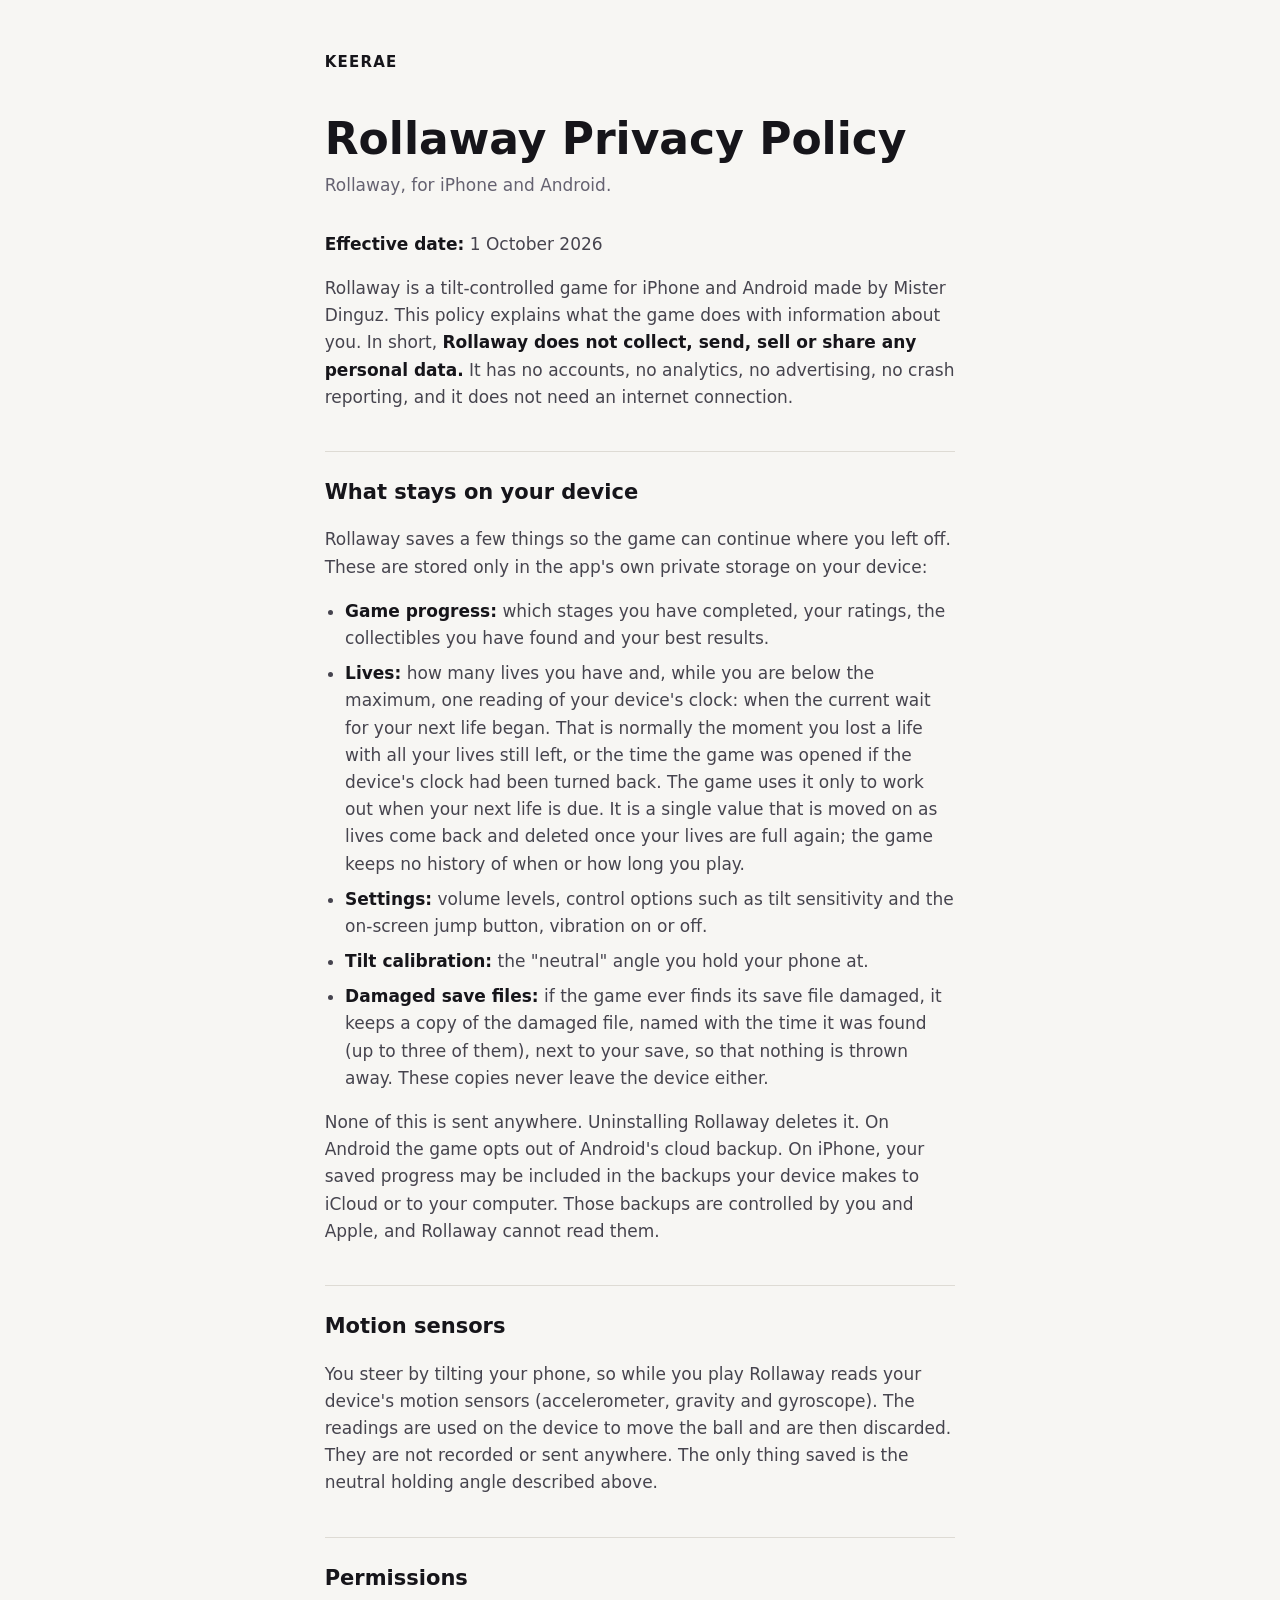
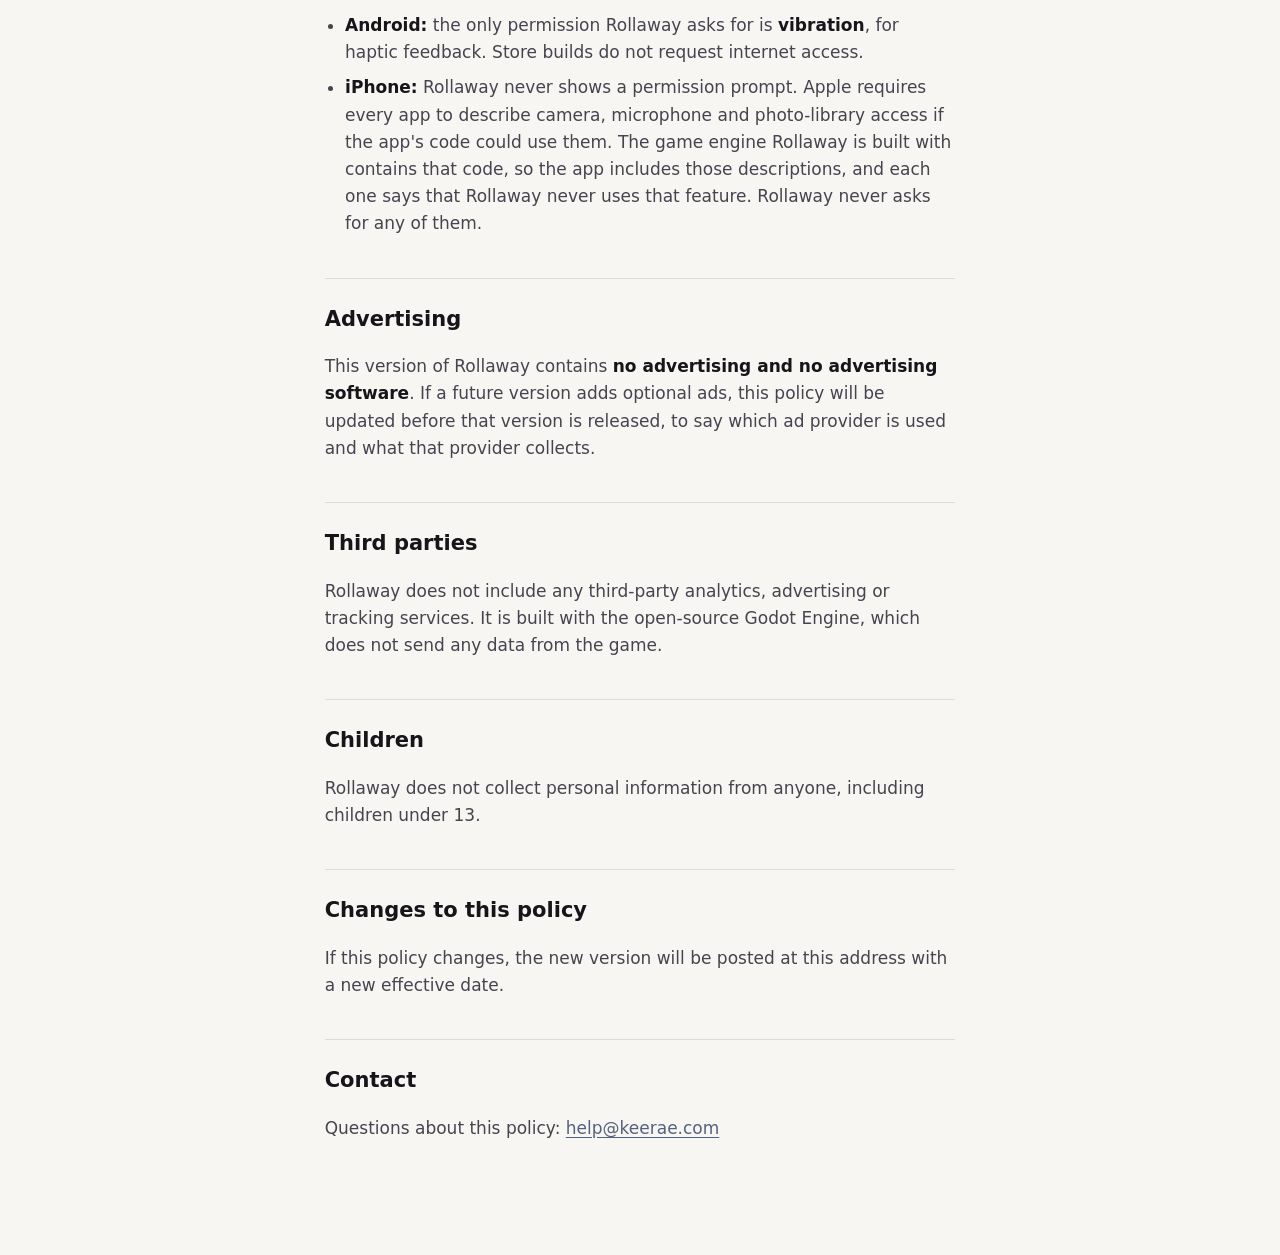
==== rollaway/privacy/index.html @ 9a1b2d11 "Publish keerae.com Co-Authored-By: Claude Opus 5.5 <noreply@anthropic.com> Claude-Session: https://c" ====
<!doctype html>
<html lang="en">
<head>
  <meta charset="utf-8">
  <script>
    (function () {
      try {
        var t = localStorage.getItem('keerae-theme');
        if (t === 'light' || t === 'dark') document.documentElement.setAttribute('data-theme', t);
      } catch (e) {}
    })();
  </script>
  <meta name="viewport" content="width=device-width, initial-scale=1">
  <title>Rollaway privacy policy. KEERAE</title>
  <meta name="description" content="Rollaway does not collect, send, sell or share any personal data.">
  <link rel="canonical" href="https://keerae.com/rollaway/privacy/">
  <meta name="robots" content="index, follow">
  <meta name="theme-color" content="#F7F6F3" media="(prefers-color-scheme: light)">
  <meta name="theme-color" content="#131217" media="(prefers-color-scheme: dark)">
  <link rel="icon" href="data:image/svg+xml,%3Csvg xmlns='http://www.w3.org/2000/svg' viewBox='0 0 32 32'%3E%3Crect width='32' height='32' rx='7' fill='%2316151A'/%3E%3Cpath d='M10 8v16M22 8l-9.5 8L22 24' stroke='%23F7F6F3' stroke-width='2.6' stroke-linecap='square' fill='none'/%3E%3C/svg%3E">
  <style>
    @font-face {
      font-family: 'Space Grotesk';
      font-style: normal;
      font-weight: 400 700;
      font-display: swap;
      src: url('../../fonts/space-grotesk-latin.woff2') format('woff2');
    }
    :root {
      color-scheme: light;
      --paper: #F7F6F3; --paper-2: #EFEDE7;
      --ink: #16151A; --ink-2: #46444E; --ink-3: #656271;
      --rule: #DEDBD4;
      --sans: 'Space Grotesk', ui-sans-serif, system-ui, 'Segoe UI', sans-serif;
      --acc-ink: #55627E;
    }
    @media (prefers-color-scheme: dark) {
      :root:not([data-theme="light"]) {
        color-scheme: dark;
        --paper: #131217; --paper-2: #1B1A21;
        --ink: #F2F0EC; --ink-2: #B6B2BE; --ink-3: #8A8694;
        --rule: #2C2A33; --acc-ink: #A9B5D0;
      }
    }
    :root[data-theme="dark"] {
      color-scheme: dark;
      --paper: #131217; --paper-2: #1B1A21;
      --ink: #F2F0EC; --ink-2: #B6B2BE; --ink-3: #8A8694;
      --rule: #2C2A33; --acc-ink: #A9B5D0;
    }
    * { box-sizing: border-box; }
    body {
      margin: 0; background: var(--paper); color: var(--ink-2);
      font: 400 17px/1.6 var(--sans);
      -webkit-text-size-adjust: 100%;
    }
    main { max-width: 62ch; margin: 0 auto; padding: 48px 20px 96px; }
    .home { font-weight: 700; letter-spacing: .08em; color: var(--ink); text-decoration: none; font-size: 15px; }
    .home:hover { text-decoration: underline; }
    h1 { color: var(--ink); font-size: clamp(30px, 6vw, 44px); line-height: 1.1; margin: 40px 0 8px; font-weight: 700; }
    .lede { color: var(--ink-3); margin: 0 0 32px; }
    h2 { color: var(--ink); font-size: 21px; margin: 40px 0 8px; padding-top: 24px; border-top: 1px solid var(--rule); }
    strong { color: var(--ink); }
    a { color: var(--acc-ink); text-underline-offset: 3px; }
    ul { padding-left: 1.2em; }
    li { margin: 8px 0; }
    code { font-size: .92em; background: var(--paper-2); padding: 1px 5px; border-radius: 4px; }
  </style>
</head>
<body>
  <main>
    <a class="home" href="/">KEERAE</a>
    <h1>Rollaway Privacy Policy</h1>
    <p class="lede">Rollaway, for iPhone and Android.</p>
<p><strong>Effective date:</strong> 1 October 2026</p>
<p>Rollaway is a tilt-controlled game for iPhone and Android made by Mister Dinguz. This policy explains what the game does with information about you. In short, <strong>Rollaway does not collect, send, sell or share any personal data.</strong> It has no accounts, no analytics, no advertising, no crash reporting, and it does not need an internet connection.</p>
<h2>What stays on your device</h2>
<p>Rollaway saves a few things so the game can continue where you left off. These are stored only in the app's own private storage on your device:</p>
<ul>
  <li><strong>Game progress:</strong> which stages you have completed, your ratings, the collectibles you have found and your best results.</li>
  <li><strong>Lives:</strong> how many lives you have and, while you are below the maximum, one reading of your device's clock: when the current wait for your next life began. That is normally the moment you lost a life with all your lives still left, or the time the game was opened if the device's clock had been turned back. The game uses it only to work out when your next life is due. It is a single value that is moved on as lives come back and deleted once your lives are full again; the game keeps no history of when or how long you play.</li>
  <li><strong>Settings:</strong> volume levels, control options such as tilt sensitivity and the on-screen jump button, vibration on or off.</li>
  <li><strong>Tilt calibration:</strong> the "neutral" angle you hold your phone at.</li>
  <li><strong>Damaged save files:</strong> if the game ever finds its save file damaged, it keeps a copy of the damaged file, named with the time it was found (up to three of them), next to your save, so that nothing is thrown away. These copies never leave the device either.</li>
</ul>
<p>None of this is sent anywhere. Uninstalling Rollaway deletes it. On Android the game opts out of Android's cloud backup. On iPhone, your saved progress may be included in the backups your device makes to iCloud or to your computer. Those backups are controlled by you and Apple, and Rollaway cannot read them.</p>
<h2>Motion sensors</h2>
<p>You steer by tilting your phone, so while you play Rollaway reads your device's motion sensors (accelerometer, gravity and gyroscope). The readings are used on the device to move the ball and are then discarded. They are not recorded or sent anywhere. The only thing saved is the neutral holding angle described above.</p>
<h2>Permissions</h2>
<ul>
  <li><strong>Android:</strong> the only permission Rollaway asks for is <strong>vibration</strong>, for haptic feedback. Store builds do not request internet access.</li>
  <li><strong>iPhone:</strong> Rollaway never shows a permission prompt. Apple requires every app to describe camera, microphone and photo-library access if the app's code could use them. The game engine Rollaway is built with contains that code, so the app includes those descriptions, and each one says that Rollaway never uses that feature. Rollaway never asks for any of them.</li>
</ul>
<h2>Advertising</h2>
<p>This version of Rollaway contains <strong>no advertising and no advertising software</strong>. If a future version adds optional ads, this policy will be updated before that version is released, to say which ad provider is used and what that provider collects.</p>
<h2>Third parties</h2>
<p>Rollaway does not include any third-party analytics, advertising or tracking services. It is built with the open-source Godot Engine, which does not send any data from the game.</p>
<h2>Children</h2>
<p>Rollaway does not collect personal information from anyone, including children under 13.</p>
<h2>Changes to this policy</h2>
<p>If this policy changes, the new version will be posted at this address with a new effective date.</p>
<h2>Contact</h2>
<p>Questions about this policy: <a href="mailto:help@keerae.com">help@keerae.com</a></p>
  </main>
</body>
</html>
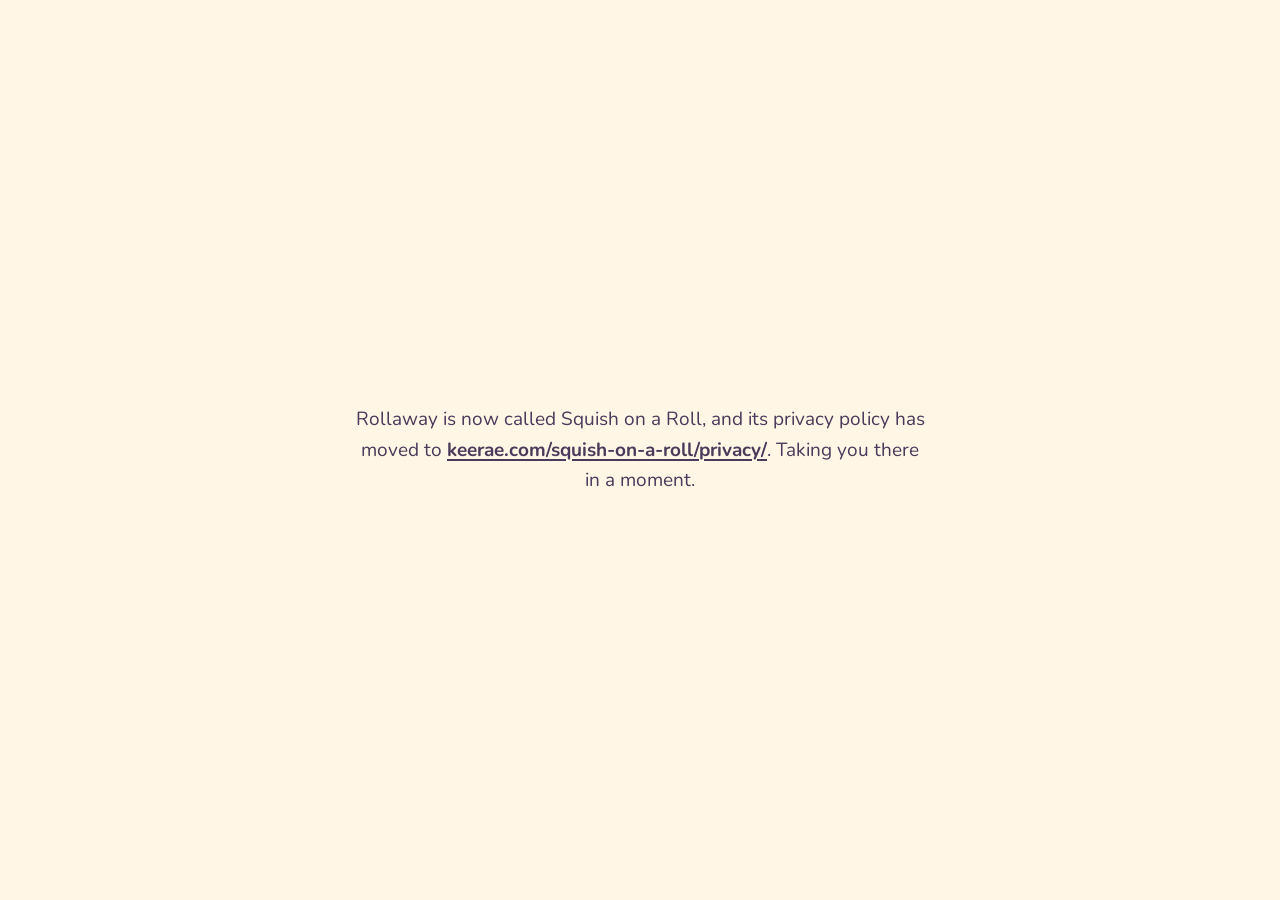
==== commit b624ab0a: "Squish on a Roll's privacy policy moves to /squish-on-a-roll/privacy/ The game's current policy, whi" ====
--- a/rollaway/privacy/index.html
+++ b/rollaway/privacy/index.html
@@ -1,106 +1,27 @@
 <!doctype html>
 <html lang="en">
 <head>
-  <meta charset="utf-8">
-  <script>
-    (function () {
-      try {
-        var t = localStorage.getItem('keerae-theme');
-        if (t === 'light' || t === 'dark') document.documentElement.setAttribute('data-theme', t);
-      } catch (e) {}
-    })();
-  </script>
-  <meta name="viewport" content="width=device-width, initial-scale=1">
-  <title>Rollaway privacy policy. KEERAE</title>
-  <meta name="description" content="Rollaway does not collect, send, sell or share any personal data.">
-  <link rel="canonical" href="https://keerae.com/rollaway/privacy/">
-  <meta name="robots" content="index, follow">
-  <meta name="theme-color" content="#F7F6F3" media="(prefers-color-scheme: light)">
-  <meta name="theme-color" content="#131217" media="(prefers-color-scheme: dark)">
-  <link rel="icon" href="data:image/svg+xml,%3Csvg xmlns='http://www.w3.org/2000/svg' viewBox='0 0 32 32'%3E%3Crect width='32' height='32' rx='7' fill='%2316151A'/%3E%3Cpath d='M10 8v16M22 8l-9.5 8L22 24' stroke='%23F7F6F3' stroke-width='2.6' stroke-linecap='square' fill='none'/%3E%3C/svg%3E">
-  <style>
-    @font-face {
-      font-family: 'Space Grotesk';
-      font-style: normal;
-      font-weight: 400 700;
-      font-display: swap;
-      src: url('../../fonts/space-grotesk-latin.woff2') format('woff2');
-    }
-    :root {
-      color-scheme: light;
-      --paper: #F7F6F3; --paper-2: #EFEDE7;
-      --ink: #16151A; --ink-2: #46444E; --ink-3: #656271;
-      --rule: #DEDBD4;
-      --sans: 'Space Grotesk', ui-sans-serif, system-ui, 'Segoe UI', sans-serif;
-      --acc-ink: #55627E;
-    }
-    @media (prefers-color-scheme: dark) {
-      :root:not([data-theme="light"]) {
-        color-scheme: dark;
-        --paper: #131217; --paper-2: #1B1A21;
-        --ink: #F2F0EC; --ink-2: #B6B2BE; --ink-3: #8A8694;
-        --rule: #2C2A33; --acc-ink: #A9B5D0;
-      }
-    }
-    :root[data-theme="dark"] {
-      color-scheme: dark;
-      --paper: #131217; --paper-2: #1B1A21;
-      --ink: #F2F0EC; --ink-2: #B6B2BE; --ink-3: #8A8694;
-      --rule: #2C2A33; --acc-ink: #A9B5D0;
-    }
-    * { box-sizing: border-box; }
-    body {
-      margin: 0; background: var(--paper); color: var(--ink-2);
-      font: 400 17px/1.6 var(--sans);
-      -webkit-text-size-adjust: 100%;
-    }
-    main { max-width: 62ch; margin: 0 auto; padding: 48px 20px 96px; }
-    .home { font-weight: 700; letter-spacing: .08em; color: var(--ink); text-decoration: none; font-size: 15px; }
-    .home:hover { text-decoration: underline; }
-    h1 { color: var(--ink); font-size: clamp(30px, 6vw, 44px); line-height: 1.1; margin: 40px 0 8px; font-weight: 700; }
-    .lede { color: var(--ink-3); margin: 0 0 32px; }
-    h2 { color: var(--ink); font-size: 21px; margin: 40px 0 8px; padding-top: 24px; border-top: 1px solid var(--rule); }
-    strong { color: var(--ink); }
-    a { color: var(--acc-ink); text-underline-offset: 3px; }
-    ul { padding-left: 1.2em; }
-    li { margin: 8px 0; }
-    code { font-size: .92em; background: var(--paper-2); padding: 1px 5px; border-radius: 4px; }
-  </style>
+<meta charset="utf-8">
+<meta name="viewport" content="width=device-width, initial-scale=1">
+<title>Squish on a Roll privacy policy. KEERAE</title>
+<meta name="robots" content="noindex, follow">
+<link rel="canonical" href="https://keerae.com/squish-on-a-roll/privacy/">
+<!-- Rollaway's old address. The game is Squish on a Roll now, and so is its policy's address.
+     This page has to keep answering: test builds from before 2026-10-13 link here. -->
+<meta http-equiv="refresh" content="3; url=/squish-on-a-roll/privacy/">
+<meta name="theme-color" content="#FFF6E5">
+<link rel="icon" href="../../favicon.svg?v=2" type="image/svg+xml">
+<style>
+  @font-face { font-family: "Nunito"; src: url("../../fonts/nunito.woff2") format("woff2"); font-weight: 400 900; font-display: swap; }
+  * { box-sizing: border-box; }
+  html { -webkit-text-size-adjust: 100%; }
+  body { margin: 0; min-height: 100vh; display: grid; place-items: center; padding: 32px 20px; text-align: center; background: #FFF6E5; color: #4B3A5A; font: 400 19px/1.6 "Nunito", ui-rounded, system-ui, sans-serif; }
+  p { max-width: 30em; margin: 0; }
+  a { color: #4B3A5A; font-weight: 700; text-decoration-thickness: 2px; text-underline-offset: 3px; overflow-wrap: anywhere; }
+  a:focus-visible { outline: 3px solid #4B3A5A; outline-offset: 3px; border-radius: 6px; }
+</style>
 </head>
 <body>
-  <main>
-    <a class="home" href="/">KEERAE</a>
-    <h1>Rollaway Privacy Policy</h1>
-    <p class="lede">Rollaway, for iPhone and Android.</p>
-<p><strong>Effective date:</strong> 1 October 2026</p>
-<p>Rollaway is a tilt-controlled game for iPhone and Android made by Mister Dinguz. This policy explains what the game does with information about you. In short, <strong>Rollaway does not collect, send, sell or share any personal data.</strong> It has no accounts, no analytics, no advertising, no crash reporting, and it does not need an internet connection.</p>
-<h2>What stays on your device</h2>
-<p>Rollaway saves a few things so the game can continue where you left off. These are stored only in the app's own private storage on your device:</p>
-<ul>
-  <li><strong>Game progress:</strong> which stages you have completed, your ratings, the collectibles you have found and your best results.</li>
-  <li><strong>Lives:</strong> how many lives you have and, while you are below the maximum, one reading of your device's clock: when the current wait for your next life began. That is normally the moment you lost a life with all your lives still left, or the time the game was opened if the device's clock had been turned back. The game uses it only to work out when your next life is due. It is a single value that is moved on as lives come back and deleted once your lives are full again; the game keeps no history of when or how long you play.</li>
-  <li><strong>Settings:</strong> volume levels, control options such as tilt sensitivity and the on-screen jump button, vibration on or off.</li>
-  <li><strong>Tilt calibration:</strong> the "neutral" angle you hold your phone at.</li>
-  <li><strong>Damaged save files:</strong> if the game ever finds its save file damaged, it keeps a copy of the damaged file, named with the time it was found (up to three of them), next to your save, so that nothing is thrown away. These copies never leave the device either.</li>
-</ul>
-<p>None of this is sent anywhere. Uninstalling Rollaway deletes it. On Android the game opts out of Android's cloud backup. On iPhone, your saved progress may be included in the backups your device makes to iCloud or to your computer. Those backups are controlled by you and Apple, and Rollaway cannot read them.</p>
-<h2>Motion sensors</h2>
-<p>You steer by tilting your phone, so while you play Rollaway reads your device's motion sensors (accelerometer, gravity and gyroscope). The readings are used on the device to move the ball and are then discarded. They are not recorded or sent anywhere. The only thing saved is the neutral holding angle described above.</p>
-<h2>Permissions</h2>
-<ul>
-  <li><strong>Android:</strong> the only permission Rollaway asks for is <strong>vibration</strong>, for haptic feedback. Store builds do not request internet access.</li>
-  <li><strong>iPhone:</strong> Rollaway never shows a permission prompt. Apple requires every app to describe camera, microphone and photo-library access if the app's code could use them. The game engine Rollaway is built with contains that code, so the app includes those descriptions, and each one says that Rollaway never uses that feature. Rollaway never asks for any of them.</li>
-</ul>
-<h2>Advertising</h2>
-<p>This version of Rollaway contains <strong>no advertising and no advertising software</strong>. If a future version adds optional ads, this policy will be updated before that version is released, to say which ad provider is used and what that provider collects.</p>
-<h2>Third parties</h2>
-<p>Rollaway does not include any third-party analytics, advertising or tracking services. It is built with the open-source Godot Engine, which does not send any data from the game.</p>
-<h2>Children</h2>
-<p>Rollaway does not collect personal information from anyone, including children under 13.</p>
-<h2>Changes to this policy</h2>
-<p>If this policy changes, the new version will be posted at this address with a new effective date.</p>
-<h2>Contact</h2>
-<p>Questions about this policy: <a href="mailto:help@keerae.com">help@keerae.com</a></p>
-  </main>
+<p>Rollaway is now called Squish on a Roll, and its privacy policy has moved to <a href="/squish-on-a-roll/privacy/">keerae.com/squish-on-a-roll/privacy/</a>. Taking you there in a moment.</p>
 </body>
 </html>
